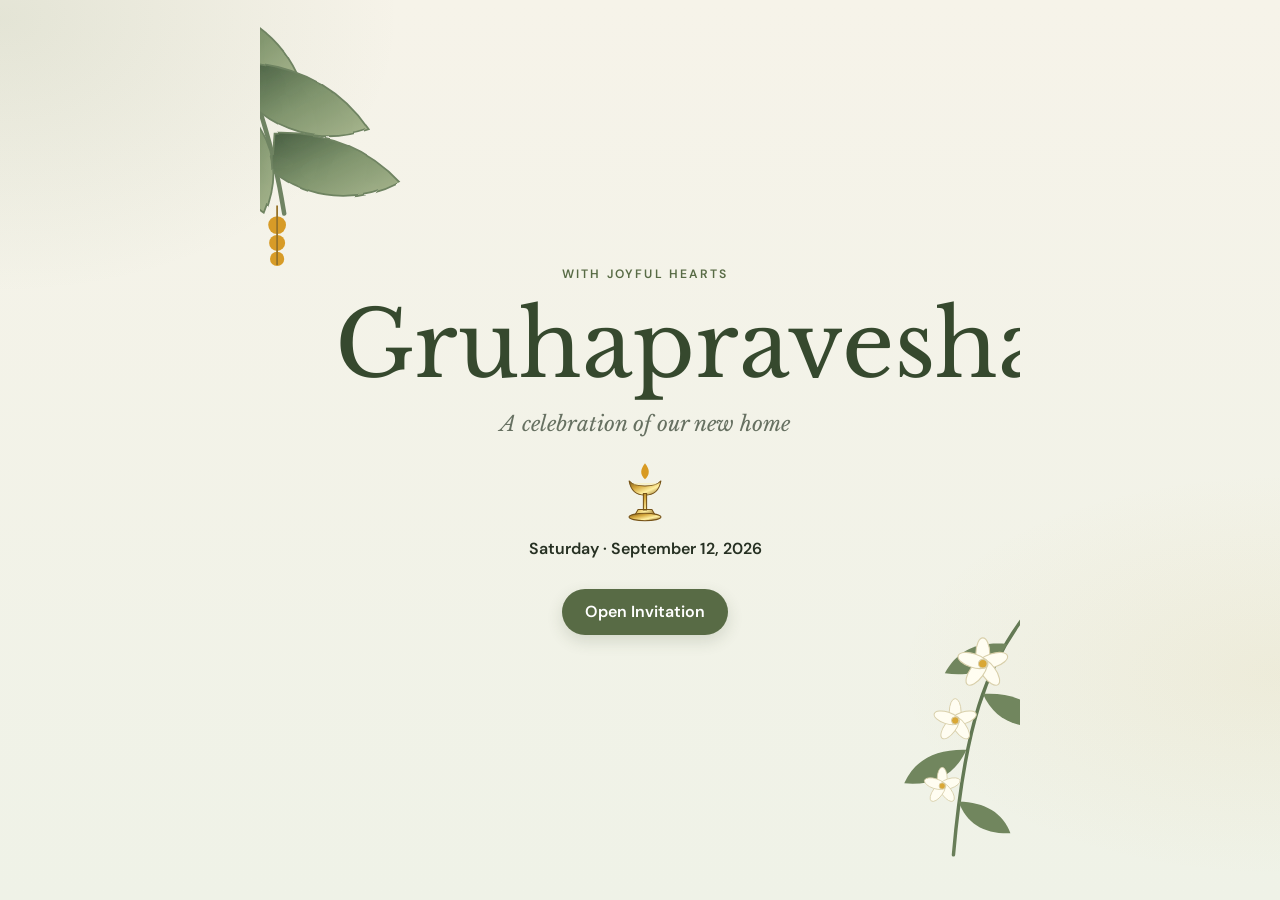
==== index.html @ c02dfef4 "Complete RSVP botanical banner and fix radio alignment" ====
<!doctype html>
<html lang="en">
<head>
  <meta charset="utf-8">
  <meta name="viewport" content="width=device-width, initial-scale=1">
  <meta name="description" content="RSVP for our Gruhapravesha celebration on September 12, 2026.">
  <meta name="robots" content="noindex, nofollow, noarchive">
  <title>Gruhapravesha RSVP</title>
  <link rel="preconnect" href="https://fonts.googleapis.com">
  <link rel="preconnect" href="https://fonts.gstatic.com" crossorigin>
  <link href="https://fonts.googleapis.com/css2?family=DM+Sans:wght@400;500;600&family=Libre+Baskerville:ital@0;1&display=swap" rel="stylesheet">
  <link rel="stylesheet" href="styles.css?v=20260830-4">
  <link rel="stylesheet" href="layout-fixes.css?v=20260830-4">
</head>
<body class="theme-botanical">
  <main class="page-shell">
    <section id="welcome-screen" class="welcome-screen" aria-labelledby="welcome-title">
      <img class="welcome-leaves" src="assets/banana-leaves.svg?v=20260830-3" width="300" height="300" alt="" aria-hidden="true">
      <img class="welcome-jasmine" src="assets/jasmine-sprig.svg?v=20260830-3" width="180" height="254" alt="" aria-hidden="true">
      <div class="welcome-content">
        <p class="eyebrow">With joyful hearts</p>
        <h1 id="welcome-title">Gruhapravesha</h1>
        <p class="welcome-subtitle">A celebration of our new home</p>
        <img class="welcome-lamp" src="assets/brass-lamp.svg?v=20260830-3" width="48" height="64" alt="" aria-hidden="true">
        <p class="welcome-date">Saturday · September 12, 2026</p>
        <button class="button button-primary" id="open-invitation" type="button">Open Invitation</button>
      </div>
    </section>

    <section id="invitation-screen" class="invitation-screen" hidden aria-labelledby="invitation-title">
      <div class="invitation-card">
        <img class="invitation-leaves" src="assets/banana-leaves.svg?v=20260830-3" width="240" height="240" alt="" aria-hidden="true">
        <p class="eyebrow">A new home, a new beginning</p>
        <h1 id="invitation-title">Gruhapravesha<br>Ceremony</h1>
        <img class="invitation-lamp" src="assets/brass-lamp.svg?v=20260830-3" width="40" height="54" alt="" aria-hidden="true">
        <p class="invitation-copy">Please join us as we open the doors to our new home. Your presence, love, and blessings will make this celebration complete.</p>

        <div class="invitation-details">
          <div><span>Date</span><strong>Saturday, September 12, 2026</strong></div>
          <div><span>Muhurtham</span><strong>8:42 AM · Kanya Lagna Pushkaramsha</strong></div>
          <div><span>Location</span><strong>10637 Indigo Broom Loop<br>Austin, Texas 78733</strong></div>
        </div>

        <div class="schedule-card">
          <h2>Ceremony Schedule</h2>
          <div class="schedule-row"><time>7:00 AM</time><span>Gana Homa and Rakshoghna Homa</span></div>
          <div class="schedule-row"><time>8:30 AM</time><span>Dwara Pooja</span></div>
          <div class="schedule-row"><time>8:42 AM</time><span>Gruhapravesha</span></div>
          <div class="schedule-row"><time>9:00 AM</time><span>Milk Boiling Ceremony</span></div>
          <div class="schedule-row"><time>Following</time><span>Vastu Pooja and Rudrabhisheka</span></div>
          <div class="schedule-row"><time>10:30 AM</time><span>Mangala Harathi and Aashirvada</span></div>
        </div>

        <p class="meal-note"><strong>Breakfast and lunch will be served.</strong><br>Please reserve each meal separately when responding.</p>
        <div class="invitation-actions">
          <button class="button button-secondary" id="back-to-welcome" type="button">Back</button>
          <button class="button button-primary" id="start-rsvp" type="button">RSVP</button>
        </div>
      </div>
    </section>

    <section id="rsvp-screen" hidden>
      <button class="text-button" id="back-to-invitation" type="button">← Back to invitation</button>
    <header class="event-header">
      <img class="rsvp-banner-leaves" src="assets/banana-leaves.svg?v=20260830-4" width="180" height="180" alt="" aria-hidden="true">
      <img class="rsvp-banner-jasmine" src="assets/jasmine-sprig.svg?v=20260830-4" width="130" height="184" alt="" aria-hidden="true">
      <div class="rsvp-banner-content">
      <p class="eyebrow">A new home, a new beginning</p>
      <h1>Gruhapravesha<br>Ceremony</h1>
      <div class="lamp-ornament" aria-hidden="true">
        <span></span>
        <img src="assets/brass-lamp.svg?v=20260830-3" width="40" height="54" alt="">
        <span></span>
      </div>
      <p class="event-date">Saturday · September 12, 2026</p>
      <p class="event-place">10637 Indigo Broom Loop · Austin, Texas</p>
      </div>
    </header>

    <section class="rsvp-card" aria-labelledby="form-title">
      <div class="card-heading">
        <p class="step-label" id="step-label">Step 1 of 4</p>
        <h2 id="form-title">Tell us about your household</h2>
        <p id="form-intro">Please provide one response for your household.</p>
      </div>

      <div class="progress" aria-hidden="true"><span id="progress-bar"></span></div>

      <form id="rsvp-form" novalidate>
        <label class="honeypot" aria-hidden="true">
          <span>Website</span>
          <input name="website" tabindex="-1" autocomplete="off">
        </label>
        <section class="form-step" data-step="1">
          <label class="field">
            <span>Household or family name <b aria-hidden="true">*</b></span>
            <input name="householdName" autocomplete="name" required maxlength="100" placeholder="e.g., The Rao Family">
          </label>

          <fieldset>
            <legend>Will you be joining us? <b aria-hidden="true">*</b></legend>
            <label class="choice-card">
              <input type="radio" name="attendance" value="attending" required>
              <span><strong>Joyfully attending</strong><small>We look forward to celebrating with you.</small></span>
            </label>
            <label class="choice-card">
              <input type="radio" name="attendance" value="declined" required>
              <span><strong>Regretfully unable to attend</strong><small>You will be with us in spirit.</small></span>
            </label>
          </fieldset>

          <div class="two-column">
            <label class="field">
              <span>Email</span>
              <input type="email" name="email" autocomplete="email" maxlength="200" placeholder="you@example.com">
            </label>
            <label class="field">
              <span>Mobile number</span>
              <input type="tel" name="phone" autocomplete="tel" maxlength="30" placeholder="(512) 555-0123">
            </label>
          </div>
          <p class="field-note">Please provide an email or mobile number so we can contact you if event details change.</p>
        </section>

        <section class="form-step" data-step="2" hidden>
          <div class="section-copy">
            <h3>Ceremony attendance</h3>
            <p>Tell us how many members of your household will attend the ceremonies.</p>
          </div>
          <div class="count-grid">
            <label class="count-field"><span>Adults</span><input type="number" name="ceremonyAdults" min="0" max="20" value="1" inputmode="numeric"></label>
            <label class="count-field"><span>Children</span><input type="number" name="ceremonyChildren" min="0" max="20" value="0" inputmode="numeric"></label>
          </div>
          <p class="field-note">Ceremonies begin at 7:00 AM. Gruhapravesha Muhurtham is at 8:42 AM.</p>
        </section>

        <section class="form-step" data-step="3" hidden>
          <div class="section-copy">
            <h3>Meal reservations</h3>
            <p>Please reserve breakfast and lunch separately so we can plan accurately.</p>
          </div>

          <div class="meal-card">
            <div>
              <h3>Breakfast</h3>
              <p>Will your household join us for breakfast?</p>
            </div>
            <div class="segmented" role="radiogroup" aria-label="Breakfast attendance">
              <label><input type="radio" name="breakfastAttending" value="yes"><span>Yes</span></label>
              <label><input type="radio" name="breakfastAttending" value="no" checked><span>No</span></label>
            </div>
            <div class="count-grid meal-counts" data-meal="breakfast" hidden>
              <label class="count-field"><span>Adults</span><input type="number" name="breakfastAdults" min="0" max="20" value="0" inputmode="numeric"></label>
              <label class="count-field"><span>Children</span><input type="number" name="breakfastChildren" min="0" max="20" value="0" inputmode="numeric"></label>
            </div>
          </div>

          <div class="meal-card">
            <div>
              <h3>Lunch</h3>
              <p>Will your household stay for lunch?</p>
            </div>
            <div class="segmented" role="radiogroup" aria-label="Lunch attendance">
              <label><input type="radio" name="lunchAttending" value="yes"><span>Yes</span></label>
              <label><input type="radio" name="lunchAttending" value="no" checked><span>No</span></label>
            </div>
            <div class="count-grid meal-counts" data-meal="lunch" hidden>
              <label class="count-field"><span>Adults</span><input type="number" name="lunchAdults" min="0" max="20" value="0" inputmode="numeric"></label>
              <label class="count-field"><span>Children</span><input type="number" name="lunchChildren" min="0" max="20" value="0" inputmode="numeric"></label>
            </div>
          </div>

          <label class="field">
            <span>Dietary restrictions or allergies</span>
            <textarea name="dietaryNotes" maxlength="500" rows="3" placeholder="Please tell us who the note applies to."></textarea>
          </label>
        </section>

        <section class="form-step" data-step="4" hidden>
          <div class="section-copy">
            <h3>Review your RSVP</h3>
            <p>Please check the details below before submitting.</p>
          </div>
          <div id="review-summary" class="review-summary"></div>
          <label class="field">
            <span>Message to the hosts <small>(optional)</small></span>
            <textarea name="message" maxlength="500" rows="3" placeholder="Share a note or blessing..."></textarea>
          </label>
        </section>

        <div id="form-error" class="form-error" role="alert" hidden></div>
        <div class="form-actions">
          <button type="button" class="button button-secondary" id="back-button" hidden>Back</button>
          <button type="button" class="button button-primary" id="next-button">Continue</button>
          <button type="submit" class="button button-primary" id="submit-button" hidden>Submit RSVP</button>
        </div>
      </form>

      <section id="confirmation" class="confirmation" hidden aria-live="polite">
        <span class="confirmation-mark" aria-hidden="true">✓</span>
        <p class="eyebrow">RSVP received</p>
        <h2 id="confirmation-title">Thank you!</h2>
        <div id="confirmation-summary"></div>
        <div class="confirmation-actions">
          <a class="button button-primary" href="https://maps.google.com/?q=10637+Indigo+Broom+Loop+Austin+TX+78733" target="_blank" rel="noopener">Open in Maps</a>
          <button class="button button-secondary" id="edit-button" type="button">Edit RSVP</button>
        </div>
      </section>
    </section>

    <footer>
      <p>Your response is private and will only be visible to the hosts.</p>
    </footer>
    </section>
  </main>

  <script src="config.js?v=20260830-3"></script>
  <script src="app.js?v=20260830-3"></script>
</body>
</html>
---- styles.css ----
:root {
  /* Theme tokens: replace these when the final invitation style is selected. */
  --canvas: #f5f0e7;
  --surface: rgba(255, 253, 248, 0.94);
  --ink: #25231f;
  --muted: #706b62;
  --accent: #9d5538;
  --accent-dark: #773a25;
  --gold: #ae842f;
  --line: #d9cfbd;
  --success: #48664d;
  --danger: #a2382a;
  --shadow: 0 24px 70px rgba(72, 52, 29, 0.12);
  --radius: 22px;
  --heading: "Libre Baskerville", Georgia, serif;
  --body: "DM Sans", system-ui, sans-serif;
}

* { box-sizing: border-box; }
body {
  margin: 0;
  color: var(--ink);
  background:
    radial-gradient(circle at 15% 10%, rgba(174,132,47,.08), transparent 30rem),
    var(--canvas);
  font-family: var(--body);
  line-height: 1.5;
}
button, input, textarea { font: inherit; }
button, .choice-card, .segmented label { cursor: pointer; }
.honeypot { position: absolute !important; left: -10000px !important; width: 1px !important; height: 1px !important; overflow: hidden !important; }
.welcome-screen, .invitation-screen, #rsvp-screen { animation: reveal .32s ease; }

.page-shell { width: min(100% - 32px, 760px); margin: 0 auto; }
.event-header { padding: 72px 16px 42px; text-align: center; }
.eyebrow {
  margin: 0 0 14px;
  color: var(--accent);
  font-size: .76rem;
  font-weight: 600;
  letter-spacing: .18em;
  text-transform: uppercase;
}
.event-header h1 {
  margin: 0;
  color: var(--accent-dark);
  font: 400 clamp(2.4rem, 8vw, 4.25rem)/1.08 var(--heading);
}
.event-date { margin: 26px 0 4px; font-weight: 600; }
.event-place { margin: 0; color: var(--muted); }

.rsvp-card {
  position: relative;
  overflow: hidden;
  padding: clamp(24px, 5vw, 48px);
  border: 1px solid rgba(174,132,47,.34);
  border-radius: var(--radius);
  background: var(--surface);
  box-shadow: var(--shadow);
}
.rsvp-card::before {
  position: absolute;
  inset: 11px;
  border: 1px solid rgba(174,132,47,.13);
  border-radius: calc(var(--radius) - 7px);
  content: "";
  pointer-events: none;
}
.card-heading, form, .confirmation { position: relative; }
.card-heading h2, .section-copy h3, .confirmation h2 {
  margin: 0;
  font: 400 clamp(1.45rem, 4vw, 2rem)/1.3 var(--heading);
}
.card-heading > p:last-child, .section-copy p { margin: 8px 0 0; color: var(--muted); }
.step-label { margin: 0 0 8px; color: var(--gold); font-size: .78rem; font-weight: 600; text-transform: uppercase; letter-spacing: .12em; }
.progress { height: 3px; margin: 28px 0 34px; overflow: hidden; border-radius: 3px; background: #e9e1d4; }
.progress span { display: block; width: 25%; height: 100%; background: var(--accent); transition: width .25s ease; }

.form-step { animation: reveal .25s ease; }
@keyframes reveal { from { opacity: 0; transform: translateY(6px); } }
fieldset { margin: 26px 0; padding: 0; border: 0; }
legend, .field > span { display: block; margin-bottom: 9px; font-weight: 600; }
legend b, .field b { color: var(--accent); }
.choice-card {
  display: flex;
  gap: 13px;
  align-items: flex-start;
  margin-top: 12px;
  padding: 17px;
  border: 1px solid var(--line);
  border-radius: 14px;
  transition: border-color .2s, background .2s;
}
.choice-card:has(input:checked) { border-color: var(--accent); background: rgba(157,85,56,.055); }
.choice-card input { margin-top: 4px; accent-color: var(--accent); }
.choice-card strong, .choice-card small { display: block; }
.choice-card small { margin-top: 2px; color: var(--muted); }
.two-column, .count-grid { display: grid; grid-template-columns: repeat(2, minmax(0, 1fr)); gap: 16px; }
.field { display: block; margin: 22px 0; }
input, textarea {
  width: 100%;
  padding: 13px 14px;
  border: 1px solid var(--line);
  border-radius: 10px;
  color: var(--ink);
  background: #fffefa;
  outline: none;
}
input:focus, textarea:focus { border-color: var(--accent); box-shadow: 0 0 0 3px rgba(157,85,56,.11); }
.field-note { display: block; clear: both; margin: 14px 0 0; color: var(--muted); font-size: .86rem; line-height: 1.45; }
.count-grid + .field-note { margin-top: 16px; }
.section-copy { margin-bottom: 25px; }
.count-field { display: grid; gap: 8px; font-weight: 600; }
.count-field input { font-size: 1.15rem; }
.meal-card { margin: 18px 0; padding: 20px; border: 1px solid var(--line); border-radius: 16px; }
.meal-card h3, .meal-card p { margin: 0; }
.meal-card p { color: var(--muted); }
.segmented { display: flex; width: fit-content; margin: 16px 0; padding: 3px; border: 1px solid var(--line); border-radius: 999px; background: #f4eee4; }
.segmented input { position: absolute; opacity: 0; pointer-events: none; }
.segmented span { display: block; min-width: 70px; padding: 7px 16px; border-radius: 999px; text-align: center; }
.segmented input:checked + span { color: white; background: var(--accent); }
.review-summary { margin: 20px 0; overflow: hidden; border: 1px solid var(--line); border-radius: 16px; }
.review-row { display: flex; justify-content: space-between; gap: 20px; padding: 14px 17px; border-bottom: 1px solid var(--line); }
.review-row:last-child { border-bottom: 0; }
.review-row span:first-child { color: var(--muted); }
.review-row strong { text-align: right; }
.form-error { margin-top: 20px; padding: 12px 14px; border-radius: 10px; color: var(--danger); background: #fcebe8; }
.form-actions { display: flex; justify-content: flex-end; gap: 12px; margin-top: 30px; }
.button { display: inline-flex; justify-content: center; align-items: center; min-height: 46px; padding: 10px 22px; border: 1px solid transparent; border-radius: 999px; font-weight: 600; text-decoration: none; }
.button-primary { color: #fff; background: var(--accent); }
.button-primary:hover { background: var(--accent-dark); }
.button-secondary { color: var(--ink); border-color: var(--line); background: transparent; }
.confirmation { padding: 24px 0 8px; text-align: center; }
.confirmation-mark { display: grid; place-items: center; width: 50px; height: 50px; margin: 0 auto 20px; border-radius: 50%; color: white; background: var(--success); font-size: 1.5rem; }
.confirmation-summary { margin: 24px auto; max-width: 480px; }
.confirmation-actions { display: flex; flex-wrap: wrap; justify-content: center; gap: 12px; margin-top: 28px; }
footer { padding: 28px 12px 56px; color: var(--muted); font-size: .84rem; text-align: center; }
[hidden] { display: none !important; }

@media (max-width: 560px) {
  .page-shell { width: min(100% - 20px, 760px); }
  .event-header { padding-top: 48px; }
  .two-column { grid-template-columns: 1fr; gap: 0; }
  .rsvp-card { padding: 26px 20px; }
  .form-actions .button { flex: 1; }
}

/* Complete botanical banner above the RSVP and corrected radio alignment. */
.theme-botanical .event-header {
  position: relative;
  isolation: isolate;
  overflow: hidden;
  min-height: 390px;
  margin: 54px 0 34px;
  padding: 66px 155px 48px;
  border: 1px solid rgba(178,138,53,.38);
  border-radius: 26px;
  background:
    linear-gradient(rgba(255,254,247,.88), rgba(255,254,247,.88)),
    url("assets/botanical-watermark.svg?v=20260830-4") center / 420px auto no-repeat;
  box-shadow: 0 18px 54px rgba(53,68,43,.09);
}

.theme-botanical .event-header::before,
.theme-botanical .event-header::after { display: none; }
.rsvp-banner-content { position: relative; z-index: 2; }
.rsvp-banner-leaves,
.rsvp-banner-jasmine {
  position: absolute;
  z-index: 1;
  display: block;
  object-fit: contain;
  pointer-events: none;
}
.rsvp-banner-leaves { top: 24px; left: 14px; width: 180px; height: 180px; }
.rsvp-banner-jasmine { top: 20px; right: 18px; width: 130px; height: 184px; }

input[type="radio"] {
  width: 18px;
  min-width: 18px;
  max-width: 18px;
  height: 18px;
  margin: 2px 0 0;
  padding: 0;
  accent-color: var(--accent);
  box-shadow: none;
}

.choice-card {
  display: grid;
  grid-template-columns: 18px minmax(0, 1fr);
  gap: 14px;
  align-items: start;
  min-height: 82px;
  padding: 18px 20px;
  text-align: left;
}
.choice-card > span { min-width: 0; text-align: left; }
.choice-card strong { line-height: 1.35; }
.choice-card small { max-width: 42ch; line-height: 1.45; }

@media (max-width: 620px) {
  .theme-botanical .event-header {
    min-height: 360px;
    margin-top: 38px;
    padding: 72px 56px 42px;
    border-radius: 20px;
  }
  .rsvp-banner-leaves { top: 15px; left: -24px; width: 132px; height: 132px; opacity: .8; }
  .rsvp-banner-jasmine { top: 17px; right: -12px; width: 96px; height: 136px; opacity: .84; }
  .choice-card { min-height: 78px; padding: 16px; }
}

@media (prefers-reduced-motion: reduce) {
  *, *::before, *::after { scroll-behavior: auto !important; animation: none !important; transition: none !important; }
}

/* Botanical South Indian theme — decorative only; RSVP structure stays shared. */
.theme-botanical {
  --canvas: #f3f1e7;
  --surface: rgba(255, 254, 247, 0.94);
  --ink: #263022;
  --muted: #667061;
  --accent: #586b45;
  --accent-dark: #36492e;
  --gold: #b28a35;
  --line: #d9d7c3;
  --success: #48664d;
  --shadow: 0 26px 74px rgba(53, 68, 43, 0.13);
  background:
    radial-gradient(ellipse at 0% 2%, rgba(106, 129, 83, .13), transparent 25rem),
    radial-gradient(ellipse at 100% 75%, rgba(196, 157, 57, .08), transparent 24rem),
    linear-gradient(180deg, #f6f3e9 0%, #eff2e7 100%);
  background-attachment: fixed;
}

.theme-botanical .event-header {
  position: relative;
  isolation: isolate;
  overflow: hidden;
  min-height: 410px;
  padding-top: 82px;
}

.theme-botanical .event-header::before,
.theme-botanical .event-header::after {
  position: absolute;
  z-index: -1;
  content: "";
  pointer-events: none;
  background-repeat: no-repeat;
  background-size: contain;
}

.theme-botanical .event-header::before {
  top: -12px;
  left: -74px;
  width: clamp(230px, 38vw, 330px);
  height: 330px;
  background-image: url("assets/banana-leaves.svg?v=20260830-3");
  transform: rotate(-4deg);
}

.theme-botanical .event-header::after {
  top: 18px;
  right: -36px;
  width: clamp(145px, 25vw, 210px);
  height: 270px;
  background-image: url("assets/jasmine-sprig.svg?v=20260830-3");
  opacity: .92;
}

.theme-botanical .event-header h1 {
  color: var(--accent-dark);
  text-shadow: 0 1px 0 rgba(255,255,255,.7);
}

.theme-botanical .event-header .eyebrow {
  color: var(--gold);
}

.lamp-ornament {
  display: flex;
  align-items: center;
  justify-content: center;
  gap: 13px;
  margin: 20px auto 15px;
}

.lamp-ornament img { display: block; flex: 0 0 40px; width: 40px !important; min-width: 40px; max-width: 40px; height: 54px !important; max-height: 54px; object-fit: contain; }
.lamp-ornament span { width: 62px; height: 1px; background: linear-gradient(90deg, transparent, var(--gold)); }
.lamp-ornament span:last-child { background: linear-gradient(90deg, var(--gold), transparent); }

.theme-botanical .rsvp-card {
  border-color: rgba(178, 138, 53, .42);
  background:
    linear-gradient(rgba(255,254,247,.955), rgba(255,254,247,.955)),
    url("assets/botanical-watermark.svg?v=20260830-3") center 24% / 520px auto no-repeat;
}

.theme-botanical .rsvp-card::before { border-color: rgba(88,107,69,.13); }
.theme-botanical .progress span { background: linear-gradient(90deg, var(--accent-dark), #789066); }
.theme-botanical .button-primary { background: var(--accent); box-shadow: 0 6px 16px rgba(54,73,46,.16); }
.theme-botanical .button-primary:hover { background: var(--accent-dark); }
.theme-botanical .choice-card:has(input:checked) { background: rgba(88,107,69,.065); }
.theme-botanical .segmented input:checked + span { background: var(--accent); }

.theme-botanical footer::before {
  display: block;
  width: 70px;
  height: 10px;
  margin: 0 auto 16px;
  border-top: 1px solid rgba(178,138,53,.55);
  content: "";
}

@media (max-width: 620px) {
  .theme-botanical .event-header { min-height: 385px; padding-top: 70px; }
  .theme-botanical .event-header::before { left: -118px; opacity: .76; }
  .theme-botanical .event-header::after { right: -90px; opacity: .58; }
  .lamp-ornament span { width: 42px; }
}

/* Invitation-first experience */
.welcome-screen {
  position: relative;
  display: grid;
  min-height: 100svh;
  place-items: center;
  overflow: hidden;
  padding: 56px 28px;
  text-align: center;
}

.welcome-content { position: relative; z-index: 2; width: min(100%, 620px); }
.welcome-content h1 {
  margin: 0;
  color: var(--accent-dark);
  font: 400 clamp(2.9rem, 10vw, 5.7rem)/1.07 var(--heading);
}
.welcome-subtitle { margin: 16px 0 0; color: var(--muted); font: italic 400 clamp(1rem, 3vw, 1.3rem) var(--heading); }
.welcome-date { margin: 10px 0 28px; font-weight: 600; }
.welcome-lamp, .invitation-lamp {
  display: block;
  object-fit: contain;
  margin: 24px auto 12px;
}
.welcome-lamp { width: 48px !important; height: 64px !important; max-width: 48px; max-height: 64px; }
.invitation-lamp { width: 40px !important; height: 54px !important; max-width: 40px; max-height: 54px; }
.welcome-leaves, .welcome-jasmine, .invitation-leaves { position: absolute; z-index: 0; pointer-events: none; object-fit: contain; }
.welcome-leaves { top: -22px; left: -86px; width: min(42vw, 320px); height: auto; }
.welcome-jasmine { right: -44px; bottom: 4%; width: min(25vw, 190px); height: auto; }

.invitation-screen { padding: 44px 0 70px; }
.invitation-card {
  position: relative;
  overflow: hidden;
  padding: clamp(30px, 6vw, 64px);
  border: 1px solid rgba(178,138,53,.42);
  border-radius: 28px;
  background:
    linear-gradient(rgba(255,254,247,.955), rgba(255,254,247,.955)),
    url("assets/botanical-watermark.svg?v=20260830-3") center 110px / 520px auto no-repeat;
  box-shadow: var(--shadow);
  text-align: center;
}
.invitation-card::after {
  position: absolute;
  inset: 12px;
  border: 1px solid rgba(88,107,69,.13);
  border-radius: 19px;
  content: "";
  pointer-events: none;
}
.invitation-card > *:not(.invitation-leaves) { position: relative; z-index: 1; }
.invitation-leaves { top: -84px; left: -94px; width: 250px; height: auto; opacity: .72; }
.invitation-card h1 { margin: 0; color: var(--accent-dark); font: 400 clamp(2.5rem, 8vw, 4.8rem)/1.08 var(--heading); }
.invitation-copy { max-width: 560px; margin: 22px auto 30px; color: var(--muted); font-size: 1.05rem; }
.invitation-details { display: grid; gap: 1px; max-width: 560px; margin: 0 auto; overflow: hidden; border: 1px solid var(--line); border-radius: 16px; background: var(--line); text-align: left; }
.invitation-details div { display: grid; grid-template-columns: 110px 1fr; gap: 18px; padding: 15px 18px; background: rgba(255,254,247,.96); }
.invitation-details span { color: var(--gold); font-size: .75rem; font-weight: 600; letter-spacing: .1em; text-transform: uppercase; }
.invitation-details strong { font-weight: 500; }
.schedule-card { max-width: 560px; margin: 28px auto 0; padding: 24px; border-radius: 16px; background: rgba(88,107,69,.065); text-align: left; }
.schedule-card h2 { margin: 0 0 15px; font: 400 1.35rem var(--heading); }
.schedule-row { display: grid; grid-template-columns: 92px 1fr; gap: 16px; padding: 9px 0; border-top: 1px solid rgba(88,107,69,.13); }
.schedule-row time { color: var(--accent); font-weight: 600; }
.meal-note { margin: 26px auto; color: var(--muted); }
.meal-note strong { color: var(--ink); }
.invitation-actions { display: flex; justify-content: center; gap: 12px; }
.text-button { display: block; margin: 28px 0 -36px 12px; padding: 8px; border: 0; color: var(--accent); background: transparent; font-weight: 600; }

@media (max-width: 560px) {
  .welcome-screen { padding-inline: 18px; }
  .welcome-leaves { left: -115px; width: 260px; opacity: .68; }
  .welcome-jasmine { right: -75px; width: 165px; opacity: .68; }
  .invitation-screen { padding-top: 18px; }
  .invitation-card { border-radius: 20px; }
  .invitation-details div { grid-template-columns: 1fr; gap: 3px; }
  .schedule-row { grid-template-columns: 80px 1fr; gap: 12px; font-size: .9rem; }
  .text-button { margin: 12px 0 -22px 4px; }
}
---- layout-fixes.css ----
/* Final layout overrides. Loaded last so theme and responsive rules cannot undo them. */
.theme-botanical .event-header {
  position: relative;
  isolation: isolate;
  overflow: hidden;
  min-height: 390px;
  margin: 54px 0 34px;
  padding: 66px 155px 48px;
  border: 1px solid rgba(178,138,53,.38);
  border-radius: 26px;
  background:
    linear-gradient(rgba(255,254,247,.88), rgba(255,254,247,.88)),
    url("assets/botanical-watermark.svg?v=20260830-4") center / 420px auto no-repeat;
  box-shadow: 0 18px 54px rgba(53,68,43,.09);
}

.theme-botanical .event-header::before,
.theme-botanical .event-header::after { display: none; }
.rsvp-banner-content { position: relative; z-index: 2; }
.rsvp-banner-leaves,
.rsvp-banner-jasmine {
  position: absolute;
  z-index: 1;
  display: block;
  object-fit: contain;
  pointer-events: none;
}
.rsvp-banner-leaves { top: 24px; left: 14px; width: 180px; height: 180px; }
.rsvp-banner-jasmine { top: 20px; right: 18px; width: 130px; height: 184px; }

input[type="radio"] {
  width: 18px !important;
  min-width: 18px;
  max-width: 18px;
  height: 18px !important;
  margin: 2px 0 0;
  padding: 0;
  accent-color: var(--accent);
  box-shadow: none;
}
.choice-card {
  display: grid;
  grid-template-columns: 18px minmax(0, 1fr);
  gap: 14px;
  align-items: start;
  min-height: 82px;
  padding: 18px 20px;
  text-align: left;
}
.choice-card > span { min-width: 0; text-align: left; }
.choice-card strong { line-height: 1.35; }
.choice-card small { max-width: 42ch; line-height: 1.45; }

@media (max-width: 620px) {
  .theme-botanical .event-header {
    min-height: 360px;
    margin-top: 38px;
    padding: 72px 56px 42px;
    border-radius: 20px;
  }
  .rsvp-banner-leaves { top: 15px; left: 8px; width: 112px; height: 112px; opacity: .76; }
  .rsvp-banner-jasmine { top: 17px; right: 8px; width: 82px; height: 116px; opacity: .8; }
  .choice-card { min-height: 78px; padding: 16px; }
}
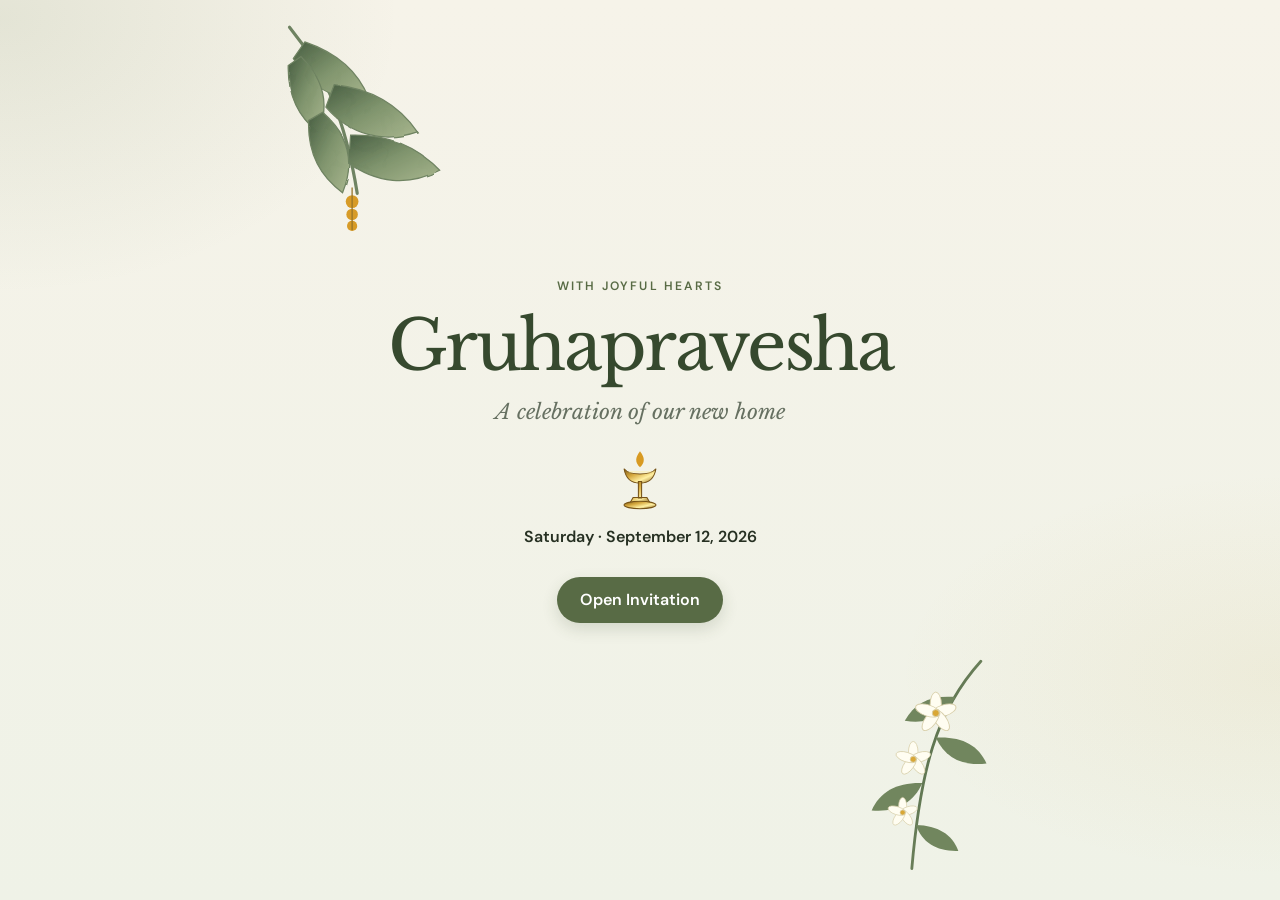
==== commit f05f7d13: "Fix welcome cropping and update Mangalaarathi wording" ====
--- a/index.html
+++ b/index.html
@@ -10,7 +10,7 @@
   <link rel="preconnect" href="https://fonts.gstatic.com" crossorigin>
   <link href="https://fonts.googleapis.com/css2?family=DM+Sans:wght@400;500;600&family=Libre+Baskerville:ital@0;1&display=swap" rel="stylesheet">
   <link rel="stylesheet" href="styles.css?v=20260830-4">
-  <link rel="stylesheet" href="layout-fixes.css?v=20260830-4">
+  <link rel="stylesheet" href="layout-fixes.css?v=20260830-5">
 </head>
 <body class="theme-botanical">
   <main class="page-shell">
@@ -48,7 +48,7 @@
           <div class="schedule-row"><time>8:42 AM</time><span>Gruhapravesha</span></div>
           <div class="schedule-row"><time>9:00 AM</time><span>Milk Boiling Ceremony</span></div>
           <div class="schedule-row"><time>Following</time><span>Vastu Pooja and Rudrabhisheka</span></div>
-          <div class="schedule-row"><time>10:30 AM</time><span>Mangala Harathi and Aashirvada</span></div>
+          <div class="schedule-row"><time>10:30 AM</time><span>Mangalaarathi and Aashirvada</span></div>
         </div>
 
         <p class="meal-note"><strong>Breakfast and lunch will be served.</strong><br>Please reserve each meal separately when responding.</p>
--- a/layout-fixes.css
+++ b/layout-fixes.css
@@ -62,3 +62,31 @@
   .rsvp-banner-jasmine { top: 17px; right: 8px; width: 82px; height: 116px; opacity: .8; }
   .choice-card { min-height: 78px; padding: 16px; }
 }
+
+/* Keep the complete welcome composition inside every viewport. */
+.welcome-content { width: min(100%, 720px); }
+.welcome-content h1 {
+  max-width: 100%;
+  font-size: min(8vw, 4.3rem);
+  line-height: 1.08;
+  letter-spacing: -.035em;
+  white-space: nowrap;
+}
+.welcome-leaves {
+  top: 24px;
+  left: 18px;
+  width: min(30vw, 230px);
+  height: auto;
+}
+.welcome-jasmine {
+  right: 18px;
+  bottom: 24px;
+  width: min(20vw, 155px);
+  height: auto;
+}
+
+@media (max-width: 560px) {
+  .welcome-content h1 { font-size: 8vw; letter-spacing: -.045em; }
+  .welcome-leaves { top: 18px; left: 10px; width: 128px; opacity: .66; }
+  .welcome-jasmine { right: 10px; bottom: 18px; width: 92px; opacity: .68; }
+}
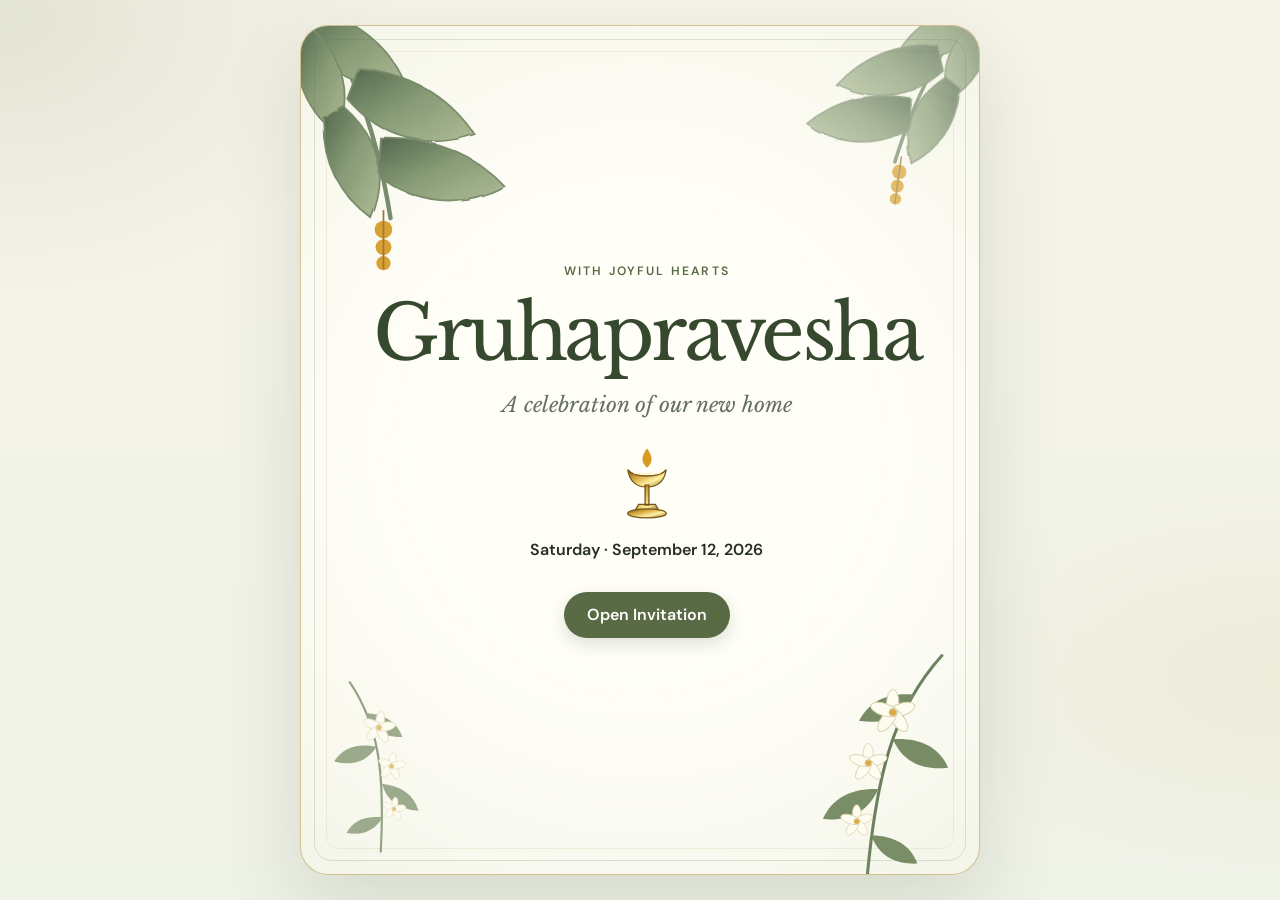
==== commit 4825026e: "Rebuild welcome as responsive portrait invitation" ====
--- a/index.html
+++ b/index.html
@@ -10,20 +10,24 @@
   <link rel="preconnect" href="https://fonts.gstatic.com" crossorigin>
   <link href="https://fonts.googleapis.com/css2?family=DM+Sans:wght@400;500;600&family=Libre+Baskerville:ital@0;1&display=swap" rel="stylesheet">
   <link rel="stylesheet" href="styles.css?v=20260830-4">
-  <link rel="stylesheet" href="layout-fixes.css?v=20260830-5">
+  <link rel="stylesheet" href="layout-fixes.css?v=20260830-6">
 </head>
 <body class="theme-botanical">
   <main class="page-shell">
     <section id="welcome-screen" class="welcome-screen" aria-labelledby="welcome-title">
-      <img class="welcome-leaves" src="assets/banana-leaves.svg?v=20260830-3" width="300" height="300" alt="" aria-hidden="true">
-      <img class="welcome-jasmine" src="assets/jasmine-sprig.svg?v=20260830-3" width="180" height="254" alt="" aria-hidden="true">
+      <div class="welcome-card">
+      <img class="welcome-leaves welcome-leaves-primary" src="assets/banana-leaves.svg?v=20260830-6" width="300" height="300" alt="" aria-hidden="true">
+      <img class="welcome-leaves-secondary" src="assets/banana-leaves.svg?v=20260830-6" width="250" height="250" alt="" aria-hidden="true">
+      <img class="welcome-jasmine welcome-jasmine-primary" src="assets/jasmine-sprig.svg?v=20260830-6" width="180" height="254" alt="" aria-hidden="true">
+      <img class="welcome-jasmine-secondary" src="assets/jasmine-sprig.svg?v=20260830-6" width="125" height="176" alt="" aria-hidden="true">
       <div class="welcome-content">
         <p class="eyebrow">With joyful hearts</p>
         <h1 id="welcome-title">Gruhapravesha</h1>
         <p class="welcome-subtitle">A celebration of our new home</p>
-        <img class="welcome-lamp" src="assets/brass-lamp.svg?v=20260830-3" width="48" height="64" alt="" aria-hidden="true">
+        <img class="welcome-lamp" src="assets/brass-lamp.svg?v=20260830-6" width="58" height="78" alt="" aria-hidden="true">
         <p class="welcome-date">Saturday · September 12, 2026</p>
         <button class="button button-primary" id="open-invitation" type="button">Open Invitation</button>
+      </div>
       </div>
     </section>
 
--- a/layout-fixes.css
+++ b/layout-fixes.css
@@ -90,3 +90,132 @@
   .welcome-leaves { top: 18px; left: 10px; width: 128px; opacity: .66; }
   .welcome-jasmine { right: 10px; bottom: 18px; width: 92px; opacity: .68; }
 }
+
+/* Final welcome composition: a bounded 4:5 invitation, never a viewport canvas. */
+.welcome-screen {
+  display: grid;
+  min-height: 100svh;
+  padding: 24px 0;
+  place-items: center;
+  overflow: visible;
+}
+
+.welcome-card {
+  position: relative;
+  isolation: isolate;
+  display: grid;
+  width: min(100%, 680px);
+  aspect-ratio: 4 / 5;
+  place-items: center;
+  overflow: hidden;
+  padding: clamp(34px, 7vw, 72px);
+  border: 1px solid rgba(178,138,53,.5);
+  border-radius: 28px;
+  background:
+    radial-gradient(circle at center, rgba(255,254,247,.98) 0 36%, rgba(255,254,247,.82) 58%, rgba(244,245,233,.82) 100%),
+    url("assets/botanical-watermark.svg?v=20260830-6") center / 88% auto no-repeat;
+  box-shadow: 0 28px 80px rgba(53,68,43,.14);
+}
+
+.welcome-card::before {
+  position: absolute;
+  z-index: 3;
+  inset: 13px;
+  border: 1px solid rgba(88,107,69,.18);
+  border-radius: 18px;
+  content: "";
+  pointer-events: none;
+}
+.welcome-card::after {
+  position: absolute;
+  z-index: 0;
+  inset: 25px;
+  border: 1px solid rgba(178,138,53,.13);
+  border-radius: 12px;
+  content: "";
+  pointer-events: none;
+}
+
+.welcome-card .welcome-content {
+  position: relative;
+  z-index: 4;
+  width: min(100%, 560px);
+  padding: 34px 0;
+}
+.welcome-card .welcome-content h1 {
+  max-width: 100%;
+  font-size: clamp(2.55rem, 7.3vw, 4.75rem);
+  line-height: 1.06;
+  letter-spacing: -.045em;
+  white-space: nowrap;
+}
+.welcome-card .welcome-subtitle { margin-top: 18px; }
+.welcome-card .welcome-lamp {
+  width: 58px !important;
+  max-width: 58px;
+  height: 78px !important;
+  max-height: 78px;
+  margin: 27px auto 15px;
+}
+.welcome-card .welcome-date { margin-bottom: 30px; }
+
+.welcome-card .welcome-leaves,
+.welcome-leaves-secondary,
+.welcome-card .welcome-jasmine,
+.welcome-jasmine-secondary {
+  position: absolute;
+  z-index: 1;
+  display: block;
+  height: auto;
+  object-fit: contain;
+  pointer-events: none;
+}
+.welcome-card .welcome-leaves-primary {
+  top: -5%;
+  left: -3%;
+  width: 47%;
+  opacity: .94;
+}
+.welcome-leaves-secondary {
+  top: -7%;
+  right: -2%;
+  width: 38%;
+  opacity: .66;
+  transform: scaleX(-1) rotate(-8deg);
+}
+.welcome-card .welcome-jasmine-primary {
+  right: 2%;
+  bottom: -2%;
+  width: 25%;
+  opacity: .94;
+}
+.welcome-jasmine-secondary {
+  bottom: 2%;
+  left: 3%;
+  width: 18%;
+  opacity: .68;
+  transform: scaleX(-1) rotate(-8deg);
+}
+
+@media (max-width: 720px) {
+  .welcome-screen { min-height: auto; padding: 10px 0 24px; }
+  .welcome-card {
+    width: 100%;
+    min-height: 0;
+    padding: 28px 22px;
+    border-radius: 20px;
+  }
+  .welcome-card::before { inset: 9px; border-radius: 14px; }
+  .welcome-card::after { inset: 18px; }
+  .welcome-card .welcome-content { padding: 24px 0; }
+  .welcome-card .welcome-content h1 { font-size: 8.4vw; }
+  .welcome-card .welcome-leaves-primary { top: -3%; left: -2%; width: 45%; }
+  .welcome-leaves-secondary { top: -4%; right: -2%; width: 35%; }
+  .welcome-card .welcome-jasmine-primary { right: 1%; bottom: -1%; width: 24%; }
+  .welcome-jasmine-secondary { bottom: 2%; left: 3%; width: 17%; }
+}
+
+@media (max-height: 520px) and (orientation: landscape) {
+  .welcome-screen { display: block; min-height: 0; padding: 16px 0; }
+  .welcome-card { width: min(76vh, 560px); margin: 0 auto; }
+}
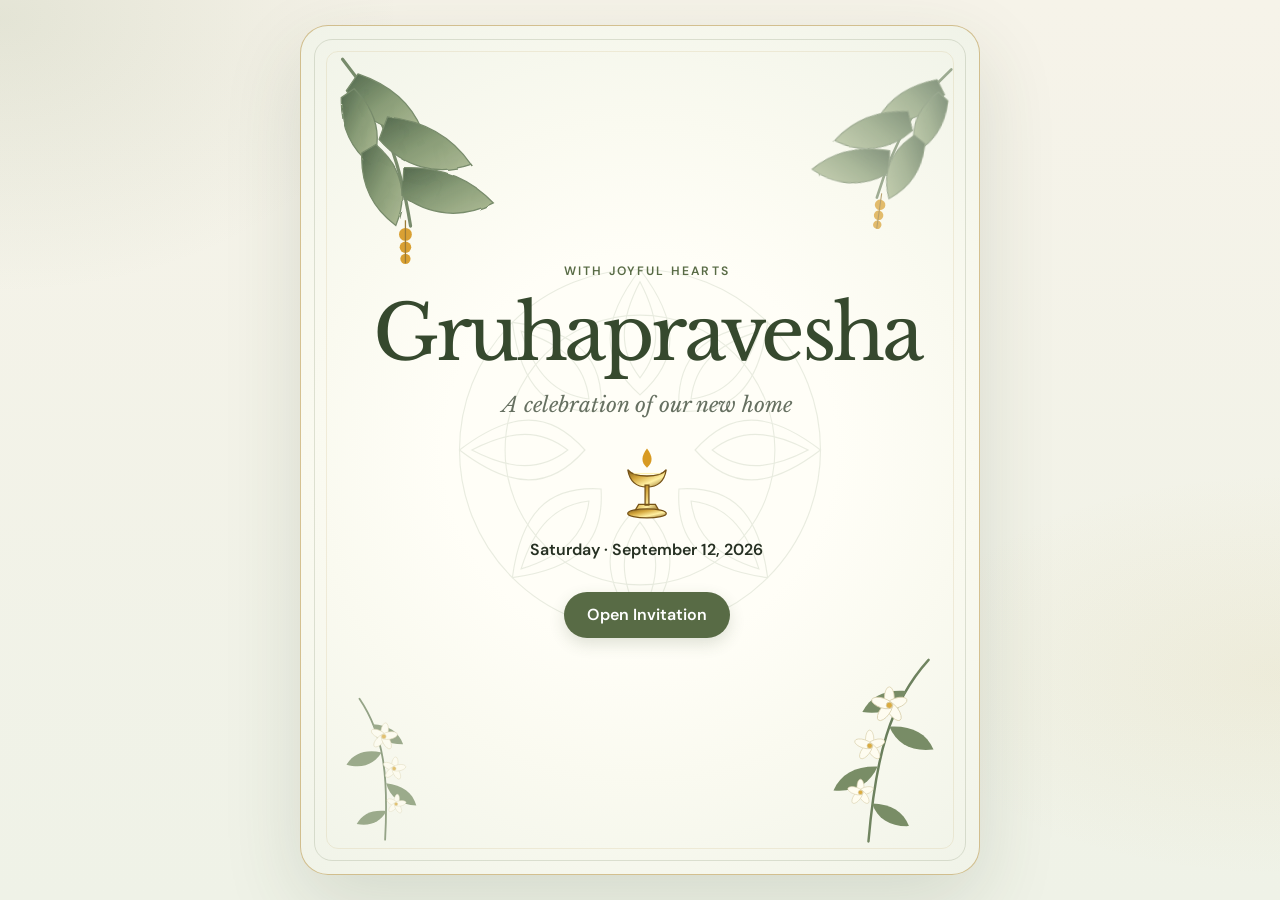
==== commit 0b3666d5: "Use approved botanical invitation artwork" ====
--- a/index.html
+++ b/index.html
@@ -10,7 +10,8 @@
   <link rel="preconnect" href="https://fonts.gstatic.com" crossorigin>
   <link href="https://fonts.googleapis.com/css2?family=DM+Sans:wght@400;500;600&family=Libre+Baskerville:ital@0;1&display=swap" rel="stylesheet">
   <link rel="stylesheet" href="styles.css?v=20260830-4">
-  <link rel="stylesheet" href="layout-fixes.css?v=20260830-6">
+    <link rel="stylesheet" href="layout-fixes.css?v=20260830-9">
+    <link rel="stylesheet" href="approved-art.css?v=20260830-1">
 </head>
 <body class="theme-botanical">
   <main class="page-shell">
@@ -33,7 +34,10 @@
 
     <section id="invitation-screen" class="invitation-screen" hidden aria-labelledby="invitation-title">
       <div class="invitation-card">
-        <img class="invitation-leaves" src="assets/banana-leaves.svg?v=20260830-3" width="240" height="240" alt="" aria-hidden="true">
+        <img class="invitation-leaves invitation-leaves-primary" src="assets/banana-leaves.svg?v=20260830-8" width="150" height="150" alt="" aria-hidden="true">
+        <img class="invitation-leaves-secondary" src="assets/banana-leaves.svg?v=20260830-8" width="125" height="125" alt="" aria-hidden="true">
+        <img class="invitation-jasmine-primary" src="assets/jasmine-sprig.svg?v=20260830-8" width="118" height="166" alt="" aria-hidden="true">
+        <img class="invitation-jasmine-secondary" src="assets/jasmine-sprig.svg?v=20260830-8" width="86" height="121" alt="" aria-hidden="true">
         <p class="eyebrow">A new home, a new beginning</p>
         <h1 id="invitation-title">Gruhapravesha<br>Ceremony</h1>
         <img class="invitation-lamp" src="assets/brass-lamp.svg?v=20260830-3" width="40" height="54" alt="" aria-hidden="true">
--- a/layout-fixes.css
+++ b/layout-fixes.css
@@ -63,6 +63,80 @@
   .choice-card { min-height: 78px; padding: 16px; }
 }
 
+/* RSVP banner: keep the botanical art in document flow. This prevents the
+   artwork from cropping or colliding with the title at every viewport size. */
+.theme-botanical .event-header {
+  display: grid;
+  grid-template-columns: 1fr 1fr;
+  grid-template-areas:
+    "leaves jasmine"
+    "content content";
+  column-gap: 24px;
+  min-height: 0;
+  overflow: visible;
+  padding: 28px 40px 48px;
+}
+
+.theme-botanical .event-header .rsvp-banner-leaves,
+.theme-botanical .event-header .rsvp-banner-jasmine {
+  position: static;
+  inset: auto;
+  display: block;
+  max-width: 100%;
+  object-fit: contain;
+  object-position: center;
+  opacity: 1;
+  transform: none;
+}
+
+.theme-botanical .event-header .rsvp-banner-leaves {
+  grid-area: leaves;
+  justify-self: start;
+  width: 126px;
+  height: 126px;
+}
+
+.theme-botanical .event-header .rsvp-banner-jasmine {
+  grid-area: jasmine;
+  justify-self: end;
+  width: 96px;
+  height: 136px;
+}
+
+.theme-botanical .event-header .rsvp-banner-content {
+  grid-area: content;
+  width: 100%;
+  min-width: 0;
+}
+
+.theme-botanical .event-header h1 {
+  max-width: 100%;
+  font-size: clamp(2.5rem, 7vw, 4rem);
+  overflow-wrap: normal;
+}
+
+@media (max-width: 620px) {
+  .theme-botanical .event-header {
+    column-gap: 14px;
+    margin-top: 28px;
+    padding: 20px 20px 34px;
+  }
+
+  .theme-botanical .event-header .rsvp-banner-leaves {
+    width: 88px;
+    height: 88px;
+  }
+
+  .theme-botanical .event-header .rsvp-banner-jasmine {
+    width: 66px;
+    height: 94px;
+  }
+
+  .theme-botanical .event-header h1 {
+    font-size: clamp(2rem, 10vw, 3rem);
+  }
+}
+
 /* Keep the complete welcome composition inside every viewport. */
 .welcome-content { width: min(100%, 720px); }
 .welcome-content h1 {
@@ -112,8 +186,8 @@
   border: 1px solid rgba(178,138,53,.5);
   border-radius: 28px;
   background:
-    radial-gradient(circle at center, rgba(255,254,247,.98) 0 36%, rgba(255,254,247,.82) 58%, rgba(244,245,233,.82) 100%),
-    url("assets/botanical-watermark.svg?v=20260830-6") center / 88% auto no-repeat;
+    url("assets/botanical-watermark.svg?v=20260830-7") center / 84% auto no-repeat,
+    radial-gradient(circle at center, #fffef7 0 36%, #fafaf0 60%, #f0f3e8 100%);
   box-shadow: 0 28px 80px rgba(53,68,43,.14);
 }
 
@@ -171,28 +245,28 @@
   pointer-events: none;
 }
 .welcome-card .welcome-leaves-primary {
-  top: -5%;
-  left: -3%;
-  width: 47%;
+  top: 30px;
+  left: 30px;
+  width: 34%;
   opacity: .94;
 }
 .welcome-leaves-secondary {
-  top: -7%;
-  right: -2%;
-  width: 38%;
+  top: 28px;
+  right: 30px;
+  width: 28%;
   opacity: .66;
   transform: scaleX(-1) rotate(-8deg);
 }
 .welcome-card .welcome-jasmine-primary {
-  right: 2%;
-  bottom: -2%;
-  width: 25%;
+  right: 32px;
+  bottom: 26px;
+  width: 20%;
   opacity: .94;
 }
 .welcome-jasmine-secondary {
-  bottom: 2%;
-  left: 3%;
-  width: 18%;
+  bottom: 30px;
+  left: 34px;
+  width: 15%;
   opacity: .68;
   transform: scaleX(-1) rotate(-8deg);
 }
@@ -209,13 +283,65 @@
   .welcome-card::after { inset: 18px; }
   .welcome-card .welcome-content { padding: 24px 0; }
   .welcome-card .welcome-content h1 { font-size: 8.4vw; }
-  .welcome-card .welcome-leaves-primary { top: -3%; left: -2%; width: 45%; }
-  .welcome-leaves-secondary { top: -4%; right: -2%; width: 35%; }
-  .welcome-card .welcome-jasmine-primary { right: 1%; bottom: -1%; width: 24%; }
-  .welcome-jasmine-secondary { bottom: 2%; left: 3%; width: 17%; }
+  .welcome-card .welcome-leaves-primary { top: 14px; left: 14px; width: 34%; }
+  .welcome-leaves-secondary { top: 14px; right: 14px; width: 27%; }
+  .welcome-card .welcome-jasmine-primary { right: 15px; bottom: 14px; width: 20%; }
+  .welcome-jasmine-secondary { bottom: 15px; left: 16px; width: 14%; }
 }
 
 @media (max-height: 520px) and (orientation: landscape) {
   .welcome-screen { display: block; min-height: 0; padding: 16px 0; }
   .welcome-card { width: min(76vh, 560px); margin: 0 auto; }
 }
+
+/* Full invitation screen: every ornament remains inside the card safe area. */
+.invitation-card {
+  background:
+    url("assets/botanical-watermark.svg?v=20260830-8") center 170px / 76% auto no-repeat,
+    linear-gradient(180deg, #fffef8 0%, #fbfbf2 62%, #f2f5ea 100%);
+}
+.invitation-card > * { position: relative; z-index: 2; }
+.invitation-card .invitation-leaves-primary,
+.invitation-leaves-secondary,
+.invitation-jasmine-primary,
+.invitation-jasmine-secondary {
+  position: absolute;
+  z-index: 1;
+  display: block;
+  height: auto;
+  object-fit: contain;
+  pointer-events: none;
+}
+.invitation-card .invitation-leaves-primary {
+  top: 28px;
+  left: 28px;
+  width: 19%;
+  opacity: .82;
+}
+.invitation-leaves-secondary {
+  top: 26px;
+  right: 28px;
+  width: 16%;
+  opacity: .58;
+  transform: scaleX(-1) rotate(-7deg);
+}
+.invitation-jasmine-primary {
+  right: 30px;
+  bottom: 30px;
+  width: 16%;
+  opacity: .82;
+}
+.invitation-jasmine-secondary {
+  bottom: 32px;
+  left: 30px;
+  width: 12%;
+  opacity: .58;
+  transform: scaleX(-1) rotate(-7deg);
+}
+
+@media (max-width: 560px) {
+  .invitation-card .invitation-leaves-primary { top: 16px; left: 16px; width: 20%; }
+  .invitation-leaves-secondary { top: 16px; right: 16px; width: 16%; }
+  .invitation-jasmine-primary { right: 17px; bottom: 17px; width: 17%; }
+  .invitation-jasmine-secondary { bottom: 18px; left: 17px; width: 12%; }
+}
--- a/approved-art.css
+++ b/approved-art.css
@@ -0,0 +1,66 @@
+/* Approved botanical South Indian invitation artwork. Generated from the approved reference. */
+:root {
+  --approved-botanical-art: url("[data-uri]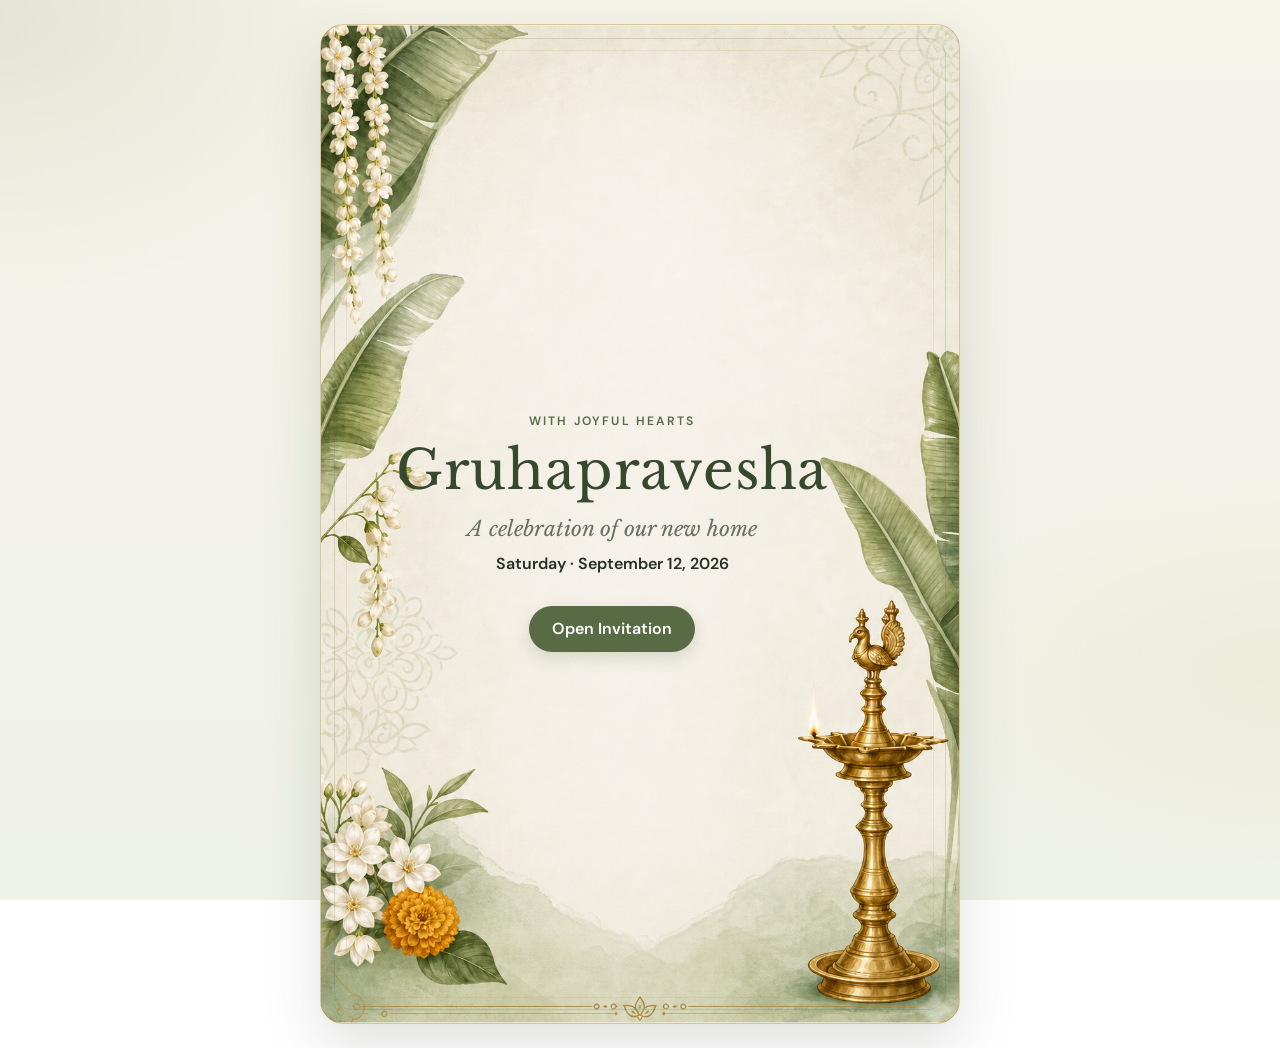
==== commit 8d8d0ec5: "Apply approved botanical invitation design" ====
--- a/index.html
+++ b/index.html
@@ -11,7 +11,7 @@
   <link href="https://fonts.googleapis.com/css2?family=DM+Sans:wght@400;500;600&family=Libre+Baskerville:ital@0;1&display=swap" rel="stylesheet">
   <link rel="stylesheet" href="styles.css?v=20260830-4">
     <link rel="stylesheet" href="layout-fixes.css?v=20260830-9">
-    <link rel="stylesheet" href="approved-art.css?v=20260830-1">
+    <link rel="stylesheet" href="approved-art.css?v=20260830-8">
 </head>
 <body class="theme-botanical">
   <main class="page-shell">
--- a/approved-art.css
+++ b/approved-art.css
@@ -1,9 +1,104 @@
-/* Approved botanical South Indian invitation artwork. Generated from the approved reference. */
+/* Approved botanical South Indian invitation artwork. */
 :root {
-  --approved-botanical-art: url("[data-uri]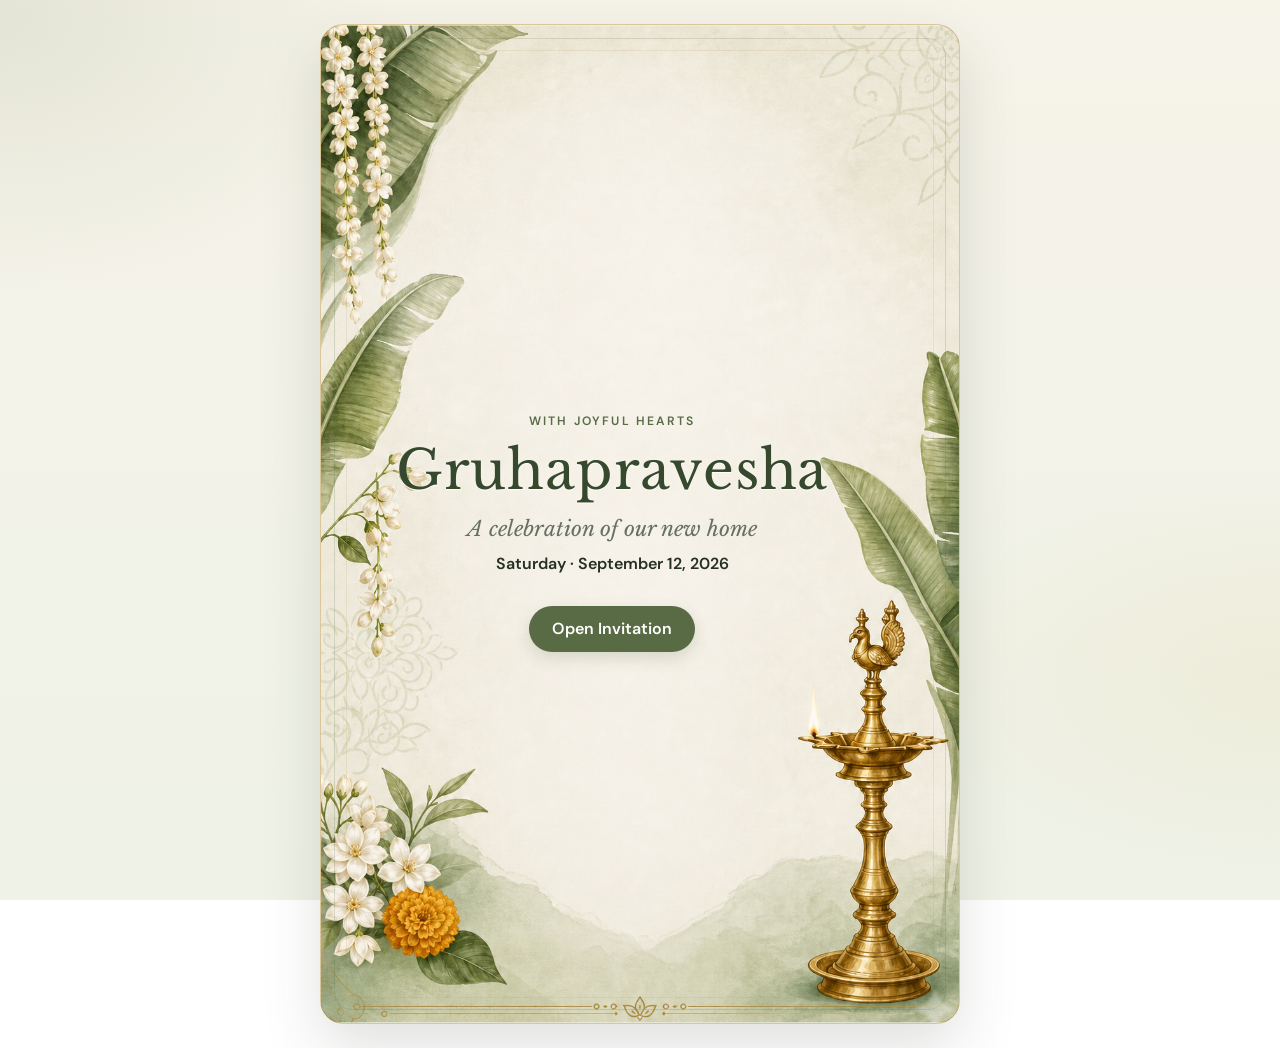
==== commit 40ff84fc: "Improve invitation text contrast" ====
--- a/index.html
+++ b/index.html
@@ -11,7 +11,7 @@
   <link href="https://fonts.googleapis.com/css2?family=DM+Sans:wght@400;500;600&family=Libre+Baskerville:ital@0;1&display=swap" rel="stylesheet">
   <link rel="stylesheet" href="styles.css?v=20260830-4">
     <link rel="stylesheet" href="layout-fixes.css?v=20260830-9">
-    <link rel="stylesheet" href="approved-art.css?v=20260830-8">
+    <link rel="stylesheet" href="approved-art.css?v=20260830-16">
 </head>
 <body class="theme-botanical">
   <main class="page-shell">
--- a/approved-art.css
+++ b/approved-art.css
@@ -70,6 +70,8 @@
 }
 
 #welcome-screen .welcome-content h1 {
+  position: relative;
+  isolation: isolate;
   width: 100%;
   max-width: 100%;
   font-size: clamp(2.5rem, 4.2vw, 4rem);
@@ -77,6 +79,27 @@
   letter-spacing: .015em;
   overflow-wrap: normal;
   white-space: normal;
+  text-shadow:
+    0 1px 0 rgba(255, 254, 248, .95),
+    0 0 10px rgba(248, 245, 233, .9);
+}
+
+#invitation-screen h1 {
+  position: relative;
+  isolation: isolate;
+  text-shadow:
+    0 1px 0 rgba(255, 254, 248, .95),
+    0 0 10px rgba(248, 245, 233, .9);
+}
+
+#invitation-screen .invitation-intro,
+#invitation-screen .invitation-message,
+#invitation-screen .invitation-copy,
+#invitation-screen .invitation-lead,
+#invitation-screen .invitation-header > p:last-of-type {
+  text-shadow:
+    0 1px 0 rgba(255, 254, 248, .95),
+    0 0 8px rgba(248, 245, 233, .92);
 }
 
 /* Detailed invitation */
@@ -143,6 +166,8 @@
 }
 
 .theme-botanical .event-header h1 {
+  position: relative;
+  isolation: isolate;
   width: 100%;
   max-width: 100%;
   margin-inline: auto;
@@ -150,6 +175,9 @@
   line-height: 1;
   letter-spacing: .015em;
   overflow-wrap: normal;
+  text-shadow:
+    0 1px 0 rgba(255, 254, 248, .95),
+    0 0 10px rgba(248, 245, 233, .9);
 }
 
 .theme-botanical .event-header .event-date {
@@ -169,11 +197,12 @@
   }
 
   #welcome-screen .welcome-content h1 {
-    font-size: clamp(2rem, 10vw, 3.15rem);
+    font-size: clamp(2rem, 10vw, 2.65rem);
+    letter-spacing: 0;
   }
 
   #welcome-screen .welcome-content {
-    transform: translate(-8px, -18px) !important;
+    transform: translate(-14px, -18px) !important;
   }
 
   .theme-botanical .event-header {
